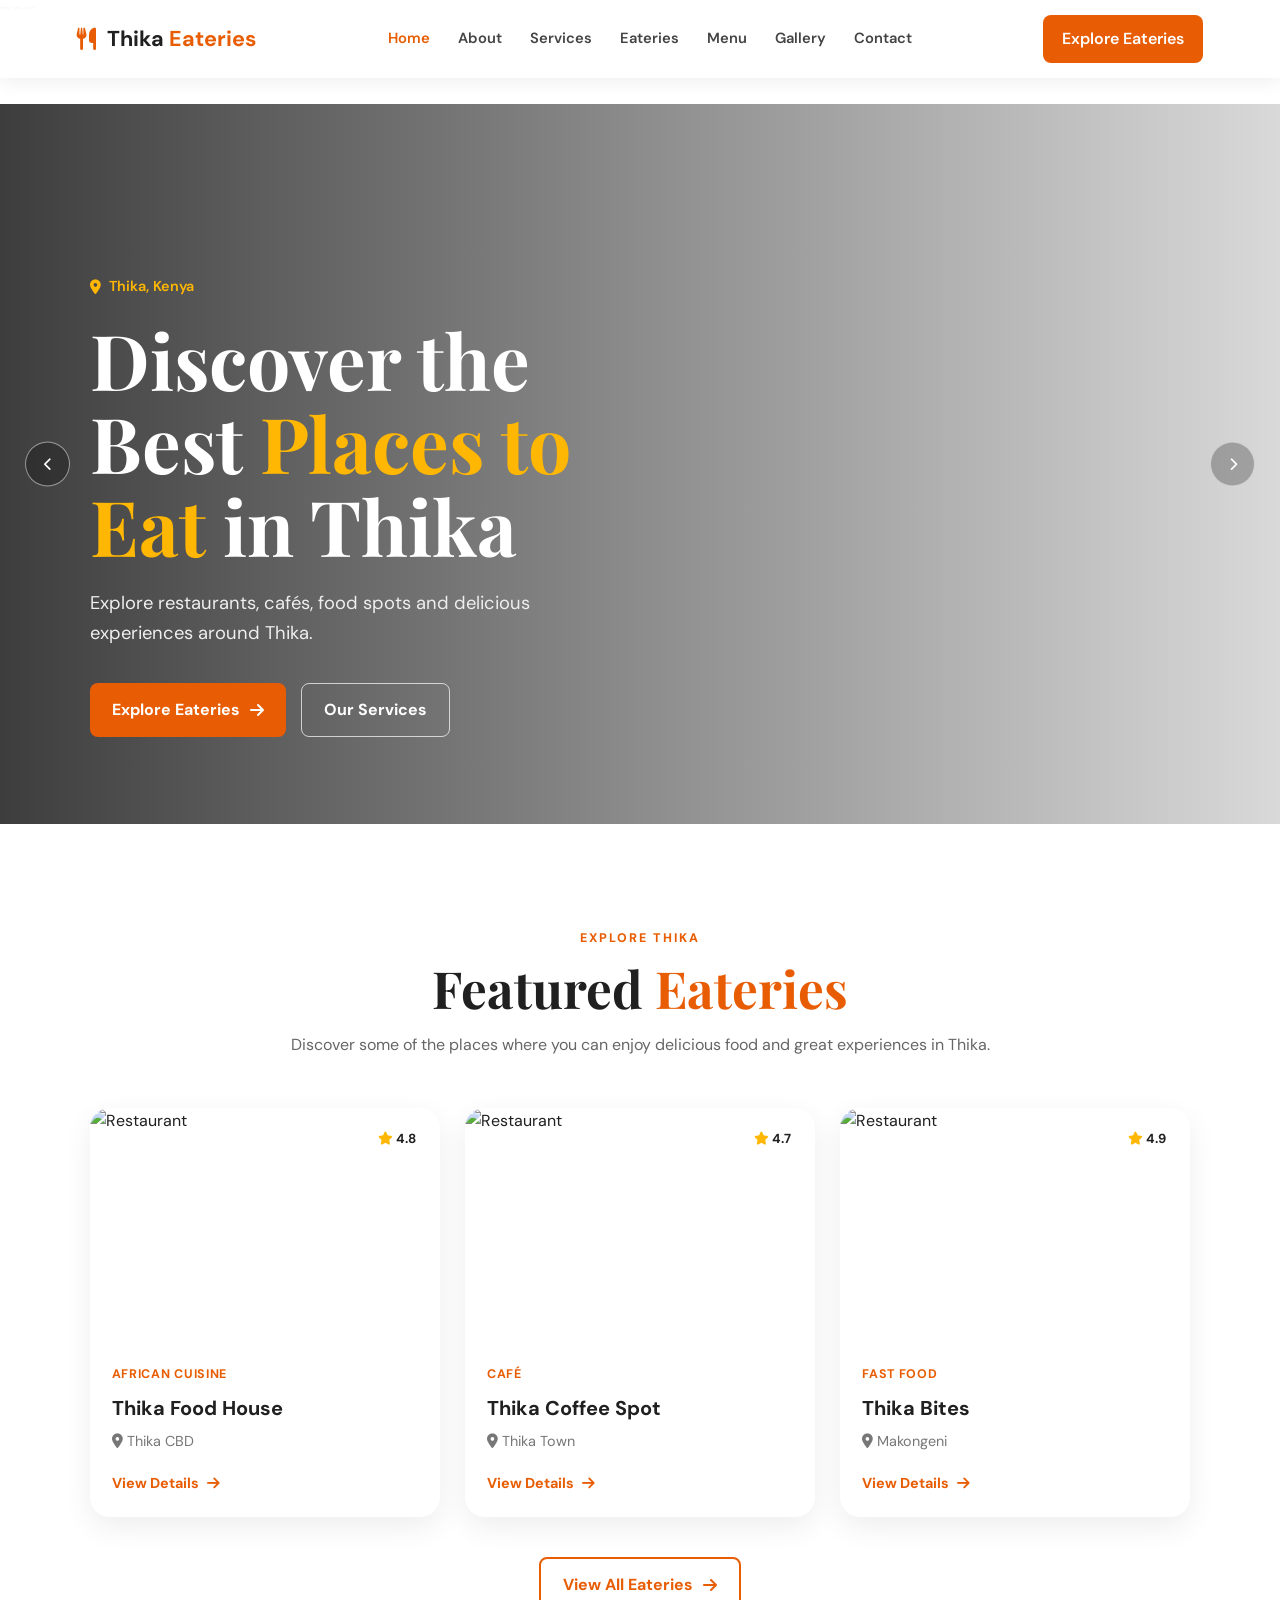
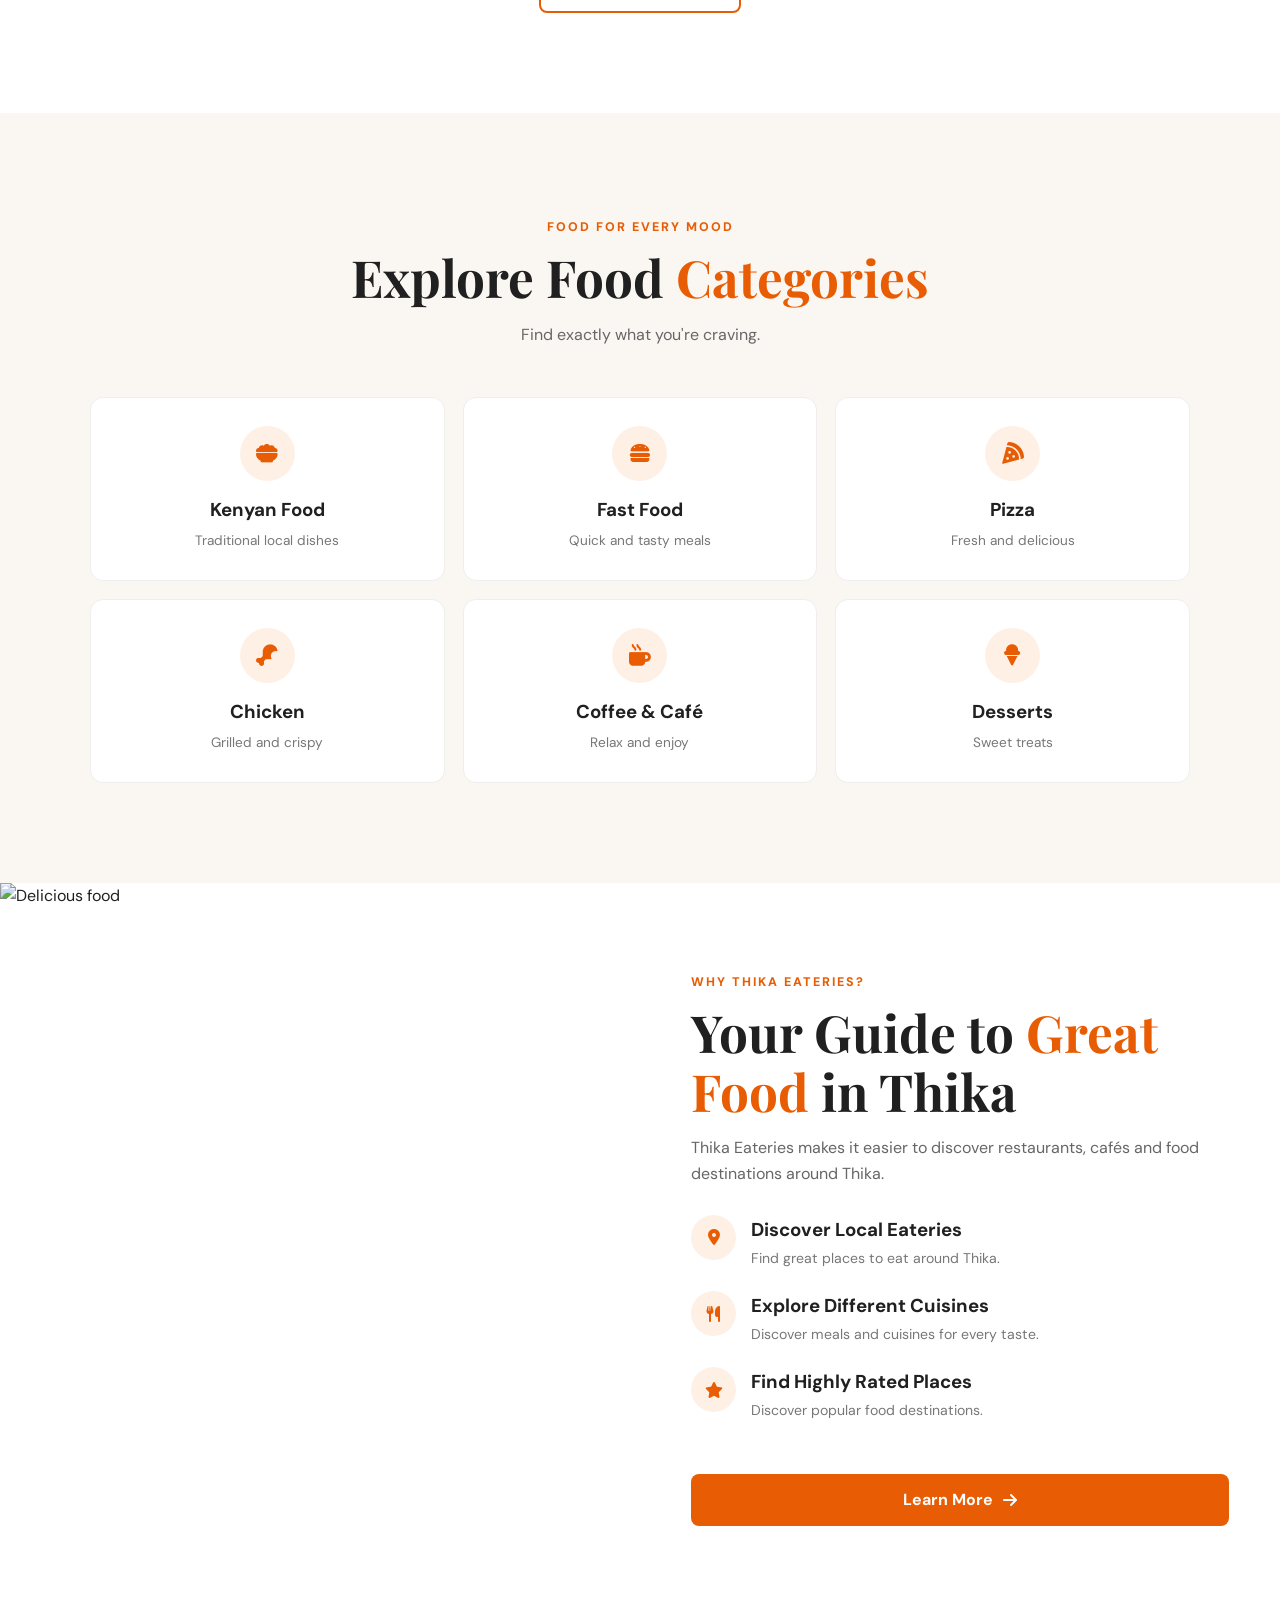
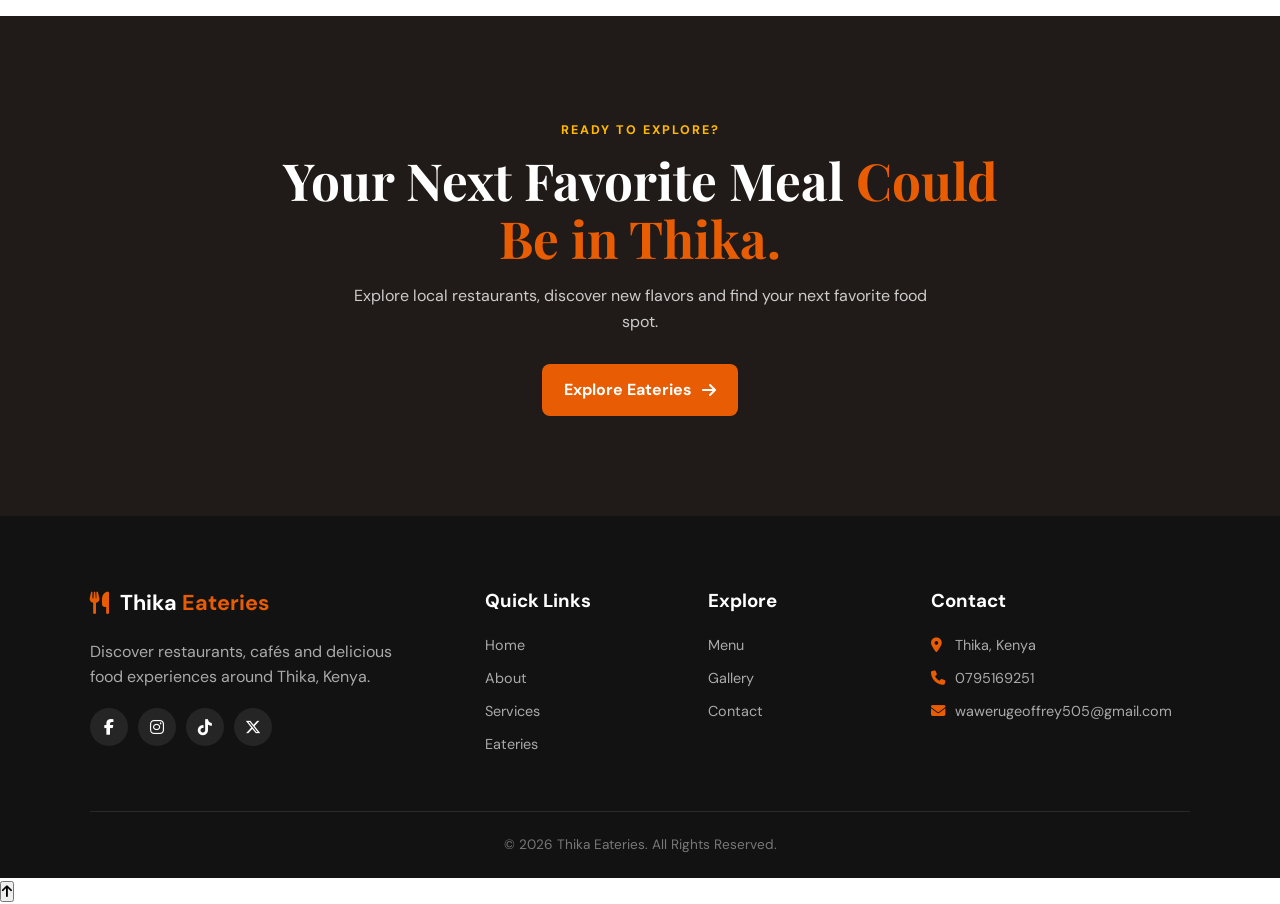
==== index.html @ 9ef1eaff "Initial commit - Thika Eateries website" ====
<!DOCTYPE html>

<html lang="en">
<head>
    <meta charset="UTF-8">
    <meta name="viewport" content="width=device-width, initial-scale=1.0">

```
<title>Thika Eateries | Discover Great Food in Thika</title>

<link rel="stylesheet" href="style.css">

<!-- Font Awesome Icons -->
<link rel="stylesheet"
      href="https://cdnjs.cloudflare.com/ajax/libs/font-awesome/6.5.2/css/all.min.css">
```

</head>

<body>

```
<!-- ================= NAVBAR ================= -->

<header class="navbar">

    <div class="logo">
        <i class="fa-solid fa-utensils"></i>
        <span>Thika <strong>Eateries</strong></span>
    </div>

    <nav class="nav-links" id="navLinks">
        <a href="index.html" class="active">Home</a>
        <a href="about.html">About</a>
        <a href="services.html">Services</a>
        <a href="eateries.html">Eateries</a>
        <a href="menu.html">Menu</a>
        <a href="gallery.html">Gallery</a>
        <a href="contact.html">Contact</a>
    </nav>

    <a href="eateries.html" class="nav-button">
        Explore Eateries
    </a>

    <button class="menu-toggle" id="menuToggle">
        <i class="fa-solid fa-bars"></i>
    </button>

</header>


<!-- ================= HERO ================= -->

<section class="hero">

    <div class="hero-slider">

        <div class="hero-slide active"
             style="background-image: url('Images/hero-1.jpg');">
        </div>

        <div class="hero-slide"
             style="background-image: url('Images/hero-2.jpg');">
        </div>

        <div class="hero-slide"
             style="background-image: url('Images/hero-3.jpg');">
        </div>

        <div class="hero-slide"
             style="background-image: url('Images/hero-4.jpg');">
        </div>

    </div>

    <div class="hero-overlay"></div>

    <div class="hero-content">

        <span class="hero-tag">
            <i class="fa-solid fa-location-dot"></i>
            Thika, Kenya
        </span>

        <h1>
            Discover the Best
            <span>Places to Eat</span>
            in Thika
        </h1>

        <p>
            Explore restaurants, cafés, food spots and delicious
            experiences around Thika.
        </p>

        <div class="hero-buttons">

            <a href="eateries.html" class="primary-btn">
                Explore Eateries
                <i class="fa-solid fa-arrow-right"></i>
            </a>

            <a href="services.html" class="secondary-btn">
                Our Services
            </a>

        </div>

    </div>


    <!-- Slider Controls -->

    <button class="slider-btn prev" id="prevSlide">
        <i class="fa-solid fa-chevron-left"></i>
    </button>

    <button class="slider-btn next" id="nextSlide">
        <i class="fa-solid fa-chevron-right"></i>
    </button>

    <div class="slider-dots" id="sliderDots"></div>

</section>


<!-- ================= FEATURED EATERIES ================= -->

<section class="section">

    <div class="section-heading">

        <span class="section-label">EXPLORE THIKA</span>

        <h2>Featured <span>Eateries</span></h2>

        <p>
            Discover some of the places where you can enjoy
            delicious food and great experiences in Thika.
        </p>

    </div>


    <div class="eatery-grid">

        <article class="eatery-card">

            <div class="eatery-image">
                <img src="Images/restaurant-1.jpg"
                     alt="Restaurant">

                <span class="rating">
                    <i class="fa-solid fa-star"></i> 4.8
                </span>
            </div>

            <div class="eatery-info">

                <span class="category">African Cuisine</span>

                <h3>Thika Food House</h3>

                <p>
                    <i class="fa-solid fa-location-dot"></i>
                    Thika CBD
                </p>

                <a href="eateries.html" class="card-link">
                    View Details
                    <i class="fa-solid fa-arrow-right"></i>
                </a>

            </div>

        </article>


        <article class="eatery-card">

            <div class="eatery-image">
                <img src="Images/restaurant-2.jpg"
                     alt="Restaurant">

                <span class="rating">
                    <i class="fa-solid fa-star"></i> 4.7
                </span>
            </div>

            <div class="eatery-info">

                <span class="category">Café</span>

                <h3>Thika Coffee Spot</h3>

                <p>
                    <i class="fa-solid fa-location-dot"></i>
                    Thika Town
                </p>

                <a href="eateries.html" class="card-link">
                    View Details
                    <i class="fa-solid fa-arrow-right"></i>
                </a>

            </div>

        </article>


        <article class="eatery-card">

            <div class="eatery-image">
                <img src="Images/restaurant-3.jpg"
                     alt="Restaurant">

                <span class="rating">
                    <i class="fa-solid fa-star"></i> 4.9
                </span>
            </div>

            <div class="eatery-info">

                <span class="category">Fast Food</span>

                <h3>Thika Bites</h3>

                <p>
                    <i class="fa-solid fa-location-dot"></i>
                    Makongeni
                </p>

                <a href="eateries.html" class="card-link">
                    View Details
                    <i class="fa-solid fa-arrow-right"></i>
                </a>

            </div>

        </article>

    </div>

    <div class="center-button">
        <a href="eateries.html" class="outline-btn">
            View All Eateries
            <i class="fa-solid fa-arrow-right"></i>
        </a>
    </div>

</section>


<!-- ================= CATEGORIES ================= -->

<section class="categories-section">

    <div class="section-heading">

        <span class="section-label">FOOD FOR EVERY MOOD</span>

        <h2>Explore Food <span>Categories</span></h2>

        <p>
            Find exactly what you're craving.
        </p>

    </div>


    <div class="category-grid">

        <div class="food-category">
            <i class="fa-solid fa-bowl-food"></i>
            <h3>Kenyan Food</h3>
            <p>Traditional local dishes</p>
        </div>

        <div class="food-category">
            <i class="fa-solid fa-burger"></i>
            <h3>Fast Food</h3>
            <p>Quick and tasty meals</p>
        </div>

        <div class="food-category">
            <i class="fa-solid fa-pizza-slice"></i>
            <h3>Pizza</h3>
            <p>Fresh and delicious</p>
        </div>

        <div class="food-category">
            <i class="fa-solid fa-drumstick-bite"></i>
            <h3>Chicken</h3>
            <p>Grilled and crispy</p>
        </div>

        <div class="food-category">
            <i class="fa-solid fa-mug-hot"></i>
            <h3>Coffee & Café</h3>
            <p>Relax and enjoy</p>
        </div>

        <div class="food-category">
            <i class="fa-solid fa-ice-cream"></i>
            <h3>Desserts</h3>
            <p>Sweet treats</p>
        </div>

    </div>

</section>


<!-- ================= WHY US ================= -->

<section class="why-section">

    <div class="why-image">

        <img src="Images/food-1.jpg"
             alt="Delicious food">

    </div>

    <div class="why-content">

        <span class="section-label">WHY THIKA EATERIES?</span>

        <h2>
            Your Guide to
            <span>Great Food</span>
            in Thika
        </h2>

        <p>
            Thika Eateries makes it easier to discover restaurants,
            cafés and food destinations around Thika.
        </p>

        <div class="why-features">

            <div class="why-item">
                <i class="fa-solid fa-location-dot"></i>

                <div>
                    <h3>Discover Local Eateries</h3>
                    <p>Find great places to eat around Thika.</p>
                </div>
            </div>

            <div class="why-item">
                <i class="fa-solid fa-utensils"></i>

                <div>
                    <h3>Explore Different Cuisines</h3>
                    <p>Discover meals and cuisines for every taste.</p>
                </div>
            </div>

            <div class="why-item">
                <i class="fa-solid fa-star"></i>

                <div>
                    <h3>Find Highly Rated Places</h3>
                    <p>Discover popular food destinations.</p>
                </div>
            </div>

        </div>

        <a href="about.html" class="primary-btn">
            Learn More
            <i class="fa-solid fa-arrow-right"></i>
        </a>

    </div>

</section>


<!-- ================= CTA ================= -->

<section class="cta-section">

    <div class="cta-content">

        <span class="section-label">READY TO EXPLORE?</span>

        <h2>
            Your Next Favorite Meal
            <span>Could Be in Thika.</span>
        </h2>

        <p>
            Explore local restaurants, discover new flavors
            and find your next favorite food spot.
        </p>

        <a href="eateries.html" class="primary-btn">
            Explore Eateries
            <i class="fa-solid fa-arrow-right"></i>
        </a>

    </div>

</section>


<!-- ================= FOOTER ================= -->

<footer class="footer">

    <div class="footer-container">

        <div class="footer-brand">

            <div class="logo">
                <i class="fa-solid fa-utensils"></i>
                <span>Thika <strong>Eateries</strong></span>
            </div>

            <p>
                Discover restaurants, cafés and delicious
                food experiences around Thika, Kenya.
            </p>

            <div class="socials">

                <a href="#"><i class="fa-brands fa-facebook-f"></i></a>
                <a href="#"><i class="fa-brands fa-instagram"></i></a>
                <a href="#"><i class="fa-brands fa-tiktok"></i></a>
                <a href="#"><i class="fa-brands fa-x-twitter"></i></a>

            </div>

        </div>


        <div class="footer-column">

            <h3>Quick Links</h3>

            <a href="index.html">Home</a>
            <a href="about.html">About</a>
            <a href="services.html">Services</a>
            <a href="eateries.html">Eateries</a>

        </div>


        <div class="footer-column">

            <h3>Explore</h3>

            <a href="menu.html">Menu</a>
            <a href="gallery.html">Gallery</a>
            <a href="contact.html">Contact</a>

        </div>


        <div class="footer-column">

            <h3>Contact</h3>

            <p>
                <i class="fa-solid fa-location-dot"></i>
                Thika, Kenya
            </p>

            <p>
                <i class="fa-solid fa-phone"></i>
                0795169251
            </p>

            <p>
                <i class="fa-solid fa-envelope"></i>
               wawerugeoffrey505@gmail.com
            </p>

        </div>

    </div>


    <div class="footer-bottom">

        <p>
            © 2026 Thika Eateries. All Rights Reserved.
        </p>

    </div>

</footer>


<script src="app.js"></script>


</body>
</html>
---- style.css ----
@import url('https://fonts.googleapis.com/css2?family=DM+Sans:wght@400;500;600;700&family=Playfair+Display:wght@600;700&display=swap');

* {
  margin: 0;
  padding: 0;
  box-sizing: border-box;
  }

html {
scroll-behavior: smooth;
}

body {
font-family: 'DM Sans', sans-serif;
color: #202020;
background: #ffffff;
line-height: 1.6;
}

a {
text-decoration: none;
color: inherit;
}

img {
width: 100%;
display: block;
}

button {
font-family: inherit;
}

/* ================= NAVBAR ================= */

.navbar {
position: fixed;
top: 0;
left: 0;
width: 100%;
height: 78px;
display: flex;
align-items: center;
justify-content: space-between;
padding: 0 6%;
background: rgba(255, 255, 255, 0.97);
z-index: 1000;
box-shadow: 0 2px 20px rgba(0, 0, 0, 0.08);
}

.logo {
display: flex;
align-items: center;
gap: 10px;
font-size: 1.35rem;
font-weight: 700;
white-space: nowrap;
}

.logo i {
font-size: 1.4rem;
color: #e85d04;
}

.logo strong {
color: #e85d04;
}

.nav-links {
display: flex;
align-items: center;
gap: 28px;
}

.nav-links a {
font-size: 0.92rem;
font-weight: 600;
color: #444;
transition: 0.3s;
}

.nav-links a:hover,
.nav-links a.active {
color: #e85d04;
}

.nav-button {
background: #e85d04;
color: #fff;
padding: 11px 19px;
border-radius: 8px;
font-weight: 600;
transition: 0.3s;
}

.nav-button:hover {
background: #c94d00;
transform: translateY(-2px);
}

.menu-toggle {
display: none;
border: none;
background: transparent;
font-size: 1.5rem;
cursor: pointer;
}

/* ================= HERO ================= */

.hero {
position: relative;
height: 720px;
overflow: hidden;
margin-top: 78px;
}

.hero-slider,
.hero-slide {
position: absolute;
inset: 0;
}

.hero-slide {
background-size: cover;
background-position: center;
opacity: 0;
transform: scale(1.03);
transition: opacity 0.8s ease, transform 5s ease;
}

.hero-slide.active {
opacity: 1;
transform: scale(1);
}

.hero-overlay {
position: absolute;
inset: 0;
background: linear-gradient(
90deg,
rgba(0, 0, 0, 0.76),
rgba(0, 0, 0, 0.45),
rgba(0, 0, 0, 0.15)
);
}

.hero-content {
position: relative;
z-index: 5;
max-width: 700px;
padding: 170px 7%;
color: white;
}

.hero-tag {
display: inline-flex;
align-items: center;
gap: 8px;
margin-bottom: 20px;
font-size: 0.9rem;
font-weight: 600;
color: #ffb703;
}

.hero-content h1 {
font-family: 'Playfair Display', serif;
font-size: clamp(3rem, 6vw, 5.2rem);
line-height: 1.08;
margin-bottom: 22px;
}

.hero-content h1 span,
.hero-content > p span {
color: #ffb703;
}

.hero-content > p {
max-width: 580px;
font-size: 1.15rem;
color: #eee;
margin-bottom: 35px;
}

.hero-buttons {
display: flex;
gap: 15px;
flex-wrap: wrap;
}

.primary-btn,
.secondary-btn,
.outline-btn {
display: inline-flex;
align-items: center;
justify-content: center;
gap: 10px;
padding: 13px 22px;
border-radius: 8px;
font-weight: 700;
transition: 0.3s;
}

.primary-btn {
background: #e85d04;
color: #fff;
}

.primary-btn:hover {
background: #c94d00;
transform: translateY(-2px);
}

.secondary-btn {
border: 1px solid rgba(255, 255, 255, 0.7);
color: white;
}

.secondary-btn:hover {
background: white;
color: #222;
}

.slider-btn {
position: absolute;
top: 50%;
z-index: 10;
width: 45px;
height: 45px;
border: 1px solid rgba(255,255,255,0.5);
border-radius: 50%;
background: rgba(0,0,0,0.25);
color: white;
cursor: pointer;
transform: translateY(-50%);
transition: 0.3s;
}

.slider-btn:hover {
background: #e85d04;
}

.slider-btn.prev {
left: 25px;
}

.slider-btn.next {
right: 25px;
}

.slider-dots {
position: absolute;
bottom: 30px;
left: 50%;
transform: translateX(-50%);
display: flex;
gap: 8px;
z-index: 10;
}

.slider-dot {
width: 9px;
height: 9px;
border: none;
border-radius: 50%;
background: rgba(255,255,255,0.5);
cursor: pointer;
}

.slider-dot.active {
background: #ffb703;
transform: scale(1.25);
}

/* ================= GENERAL SECTIONS ================= */

.section {
padding: 100px 7%;
}

.section-heading {
max-width: 700px;
margin: 0 auto 50px;
text-align: center;
}

.section-label {
display: inline-block;
color: #e85d04;
font-size: 0.78rem;
font-weight: 800;
letter-spacing: 2px;
margin-bottom: 10px;
}

.section-heading h2,
.why-content h2,
.cta-content h2 {
font-family: 'Playfair Display', serif;
font-size: clamp(2.2rem, 4vw, 3.2rem);
line-height: 1.15;
margin-bottom: 15px;
}

.section-heading h2 span,
.why-content h2 span,
.cta-content h2 span {
color: #e85d04;
}

.section-heading p {
color: #666;
}

/* ================= EATERIES ================= */

.eatery-grid {
max-width: 1200px;
margin: auto;
display: grid;
grid-template-columns: repeat(3, 1fr);
gap: 25px;
}

.eatery-card {
background: white;
border-radius: 15px;
overflow: hidden;
box-shadow: 0 8px 30px rgba(0,0,0,0.08);
transition: 0.3s;
}

.eatery-card:hover {
transform: translateY(-7px);
box-shadow: 0 15px 35px rgba(0,0,0,0.13);
}

.eatery-image {
position: relative;
height: 230px;
overflow: hidden;
}

.eatery-image img {
height: 100%;
object-fit: cover;
}

.rating {
position: absolute;
top: 14px;
right: 14px;
background: white;
padding: 6px 10px;
border-radius: 20px;
font-size: 0.82rem;
font-weight: 700;
}

.rating i {
color: #ffb703;
}

.eatery-info {
padding: 22px;
}

.category {
color: #e85d04;
font-size: 0.78rem;
font-weight: 700;
text-transform: uppercase;
letter-spacing: 0.7px;
}

.eatery-info h3 {
margin: 6px 0;
font-size: 1.25rem;
}

.eatery-info p {
color: #777;
font-size: 0.9rem;
margin-bottom: 17px;
}

.card-link {
color: #e85d04;
font-weight: 700;
font-size: 0.9rem;
}

.card-link i {
margin-left: 5px;
transition: 0.3s;
}

.card-link:hover i {
margin-left: 10px;
}

.center-button {
text-align: center;
margin-top: 40px;
}

.outline-btn {
border: 2px solid #e85d04;
color: #e85d04;
}

.outline-btn:hover {
background: #e85d04;
color: white;
}

/* ================= CATEGORIES ================= */

.categories-section {
padding: 100px 7%;
background: #faf7f2;
}

.category-grid {
max-width: 1100px;
margin: auto;
display: grid;
grid-template-columns: repeat(3, 1fr);
gap: 18px;
}

.food-category {
background: white;
padding: 28px;
text-align: center;
border-radius: 13px;
transition: 0.3s;
border: 1px solid #eee;
}

.food-category:hover {
transform: translateY(-5px);
border-color: #e85d04;
}

.food-category i {
width: 55px;
height: 55px;
display: grid;
place-items: center;
margin: 0 auto 14px;
border-radius: 50%;
background: #fff0e6;
color: #e85d04;
font-size: 1.35rem;
}

.food-category h3 {
margin-bottom: 5px;
}

.food-category p {
color: #777;
font-size: 0.85rem;
}

/* ================= WHY ================= */

.why-section {
display: grid;
grid-template-columns: 1fr 1fr;
min-height: 650px;
}

.why-image {
min-height: 500px;
}

.why-image img {
width: 100%;
height: 100%;
object-fit: cover;
}

.why-content {
padding: 90px 8%;
display: flex;
justify-content: center;
flex-direction: column;
}

.why-content > p {
color: #666;
max-width: 550px;
margin-bottom: 28px;
}

.why-features {
margin-bottom: 30px;
}

.why-item {
display: flex;
gap: 15px;
margin-bottom: 22px;
}

.why-item > i {
min-width: 45px;
height: 45px;
display: grid;
place-items: center;
border-radius: 50%;
background: #fff0e6;
color: #e85d04;
}

.why-item h3 {
margin-bottom: 2px;
}

.why-item p {
color: #777;
font-size: 0.88rem;
}

/* ================= CTA ================= */

.cta-section {
padding: 100px 7%;
background: #201b18;
color: white;
text-align: center;
}

.cta-content {
max-width: 750px;
margin: auto;
}

.cta-content p {
color: #ccc;
max-width: 600px;
margin: 0 auto 30px;
}

.cta-content .section-label {
color: #ffb703;
}

/* ================= FOOTER ================= */

.footer {
background: #121212;
color: white;
padding: 70px 7% 0;
}

.footer-container {
max-width: 1200px;
margin: auto;
display: grid;
grid-template-columns: 2fr 1fr 1fr 1.5fr;
gap: 50px;
padding-bottom: 55px;
}

.footer-brand p {
color: #aaa;
max-width: 330px;
margin: 18px 0;
}

.footer .logo {
color: white;
}

.socials {
display: flex;
gap: 10px;
}

.socials a {
width: 38px;
height: 38px;
display: grid;
place-items: center;
border-radius: 50%;
background: #252525;
transition: 0.3s;
}

.socials a:hover {
background: #e85d04;
}

.footer-column {
display: flex;
flex-direction: column;
gap: 10px;
}

.footer-column h3 {
margin-bottom: 8px;
}

.footer-column a,
.footer-column p {
color: #aaa;
font-size: 0.9rem;
}

.footer-column a:hover {
color: #e85d04;
}

.footer-column p i {
width: 20px;
color: #e85d04;
}

.footer-bottom {
border-top: 1px solid #292929;
text-align: center;
padding: 22px 0;
color: #777;
font-size: 0.85rem;
}

/* ================= MOBILE ================= */

@media (max-width: 950px) {


.nav-links {
    position: absolute;
    top: 78px;
    left: 0;
    width: 100%;
    background: white;
    display: none;
    flex-direction: column;
    align-items: flex-start;
    padding: 25px 7%;
    gap: 20px;
    box-shadow: 0 10px 20px rgba(0,0,0,0.08);
}

.nav-links.show {
    display: flex;
}

.nav-button {
    display: none;
}

.menu-toggle {
    display: block;
}

.eatery-grid {
    grid-template-columns: repeat(2, 1fr);
}

.category-grid {
    grid-template-columns: repeat(2, 1fr);
}

.footer-container {
    grid-template-columns: repeat(2, 1fr);
}


}

@media (max-width: 650px) {


.navbar {
    padding: 0 5%;
}

.logo {
    font-size: 1.1rem;
}

.hero {
    height: 650px;
}

.hero-content {
    padding: 130px 7%;
}

.hero-content h1 {
    font-size: 2.8rem;
}

.hero-content > p {
    font-size: 1rem;
}

.slider-btn {
    display: none;
}

.section,
.categories-section {
    padding: 70px 5%;
}

.eatery-grid,
.category-grid {
    grid-template-columns: 1fr;
}

.why-section {
    grid-template-columns: 1fr;
}

.why-image {
    min-height: 350px;
}

.why-content {
    padding: 70px 7%;
}

.footer-container {
    grid-template-columns: 1fr;
    gap: 35px;
}

.cta-section {
    padding: 75px 6%;
}


}
/* =========================
   ABOUT PAGE
========================= */

.page-hero {
    min-height: 55vh;
    display: flex;
    align-items: center;
    justify-content: center;
    text-align: center;
    padding: 140px 20px 80px;
    background:
        linear-gradient(rgba(0, 0, 0, 0.65), rgba(0, 0, 0, 0.65)),
        url("Images/hero-2.jpg") center/cover no-repeat;
    color: white;
}

.page-hero h1 {
    font-family: "Playfair Display", serif;
    font-size: 55px;
    margin-bottom: 15px;
}

.page-hero p {
    max-width: 700px;
    margin: auto;
    font-size: 18px;
    line-height: 1.7;
}

/* About Story */

.about-section {
    padding: 100px 8%;
}

.about-container {
    max-width: 1200px;
    margin: auto;
    display: grid;
    grid-template-columns: 1fr 1fr;
    gap: 60px;
    align-items: center;
}

.about-image {
    width: 100%;
    height: 450px;
    object-fit: cover;
    border-radius: 25px;
    box-shadow: 0 15px 40px rgba(0, 0, 0, 0.15);
}

.about-content h2 {
    font-family: "Playfair Display", serif;
    font-size: 42px;
    margin-bottom: 20px;
}

.about-content p {
    line-height: 1.8;
    color: #666;
    margin-bottom: 18px;
}

/* Mission & Vision */

.mission-section {
    padding: 90px 8%;
    background: #f8f8f8;
}

.mission-container {
    max-width: 1100px;
    margin: auto;
    display: grid;
    grid-template-columns: 1fr 1fr;
    gap: 30px;
}

.mission-card {
    background: white;
    padding: 45px;
    border-radius: 20px;
    box-shadow: 0 10px 30px rgba(0, 0, 0, 0.08);
    transition: 0.3s ease;
}

.mission-card:hover {
    transform: translateY(-8px);
}

.mission-icon {
    width: 60px;
    height: 60px;
    border-radius: 50%;
    display: flex;
    align-items: center;
    justify-content: center;
    background: #f4b400;
    color: white;
    font-size: 25px;
    margin-bottom: 20px;
}

.mission-card h3 {
    font-family: "Playfair Display", serif;
    font-size: 28px;
    margin-bottom: 15px;
}

.mission-card p {
    color: #666;
    line-height: 1.7;
}

/* Why We Exist */

.about-why {
    padding: 100px 8%;
}

.about-why-container {
    max-width: 1200px;
    margin: auto;
    display: grid;
    grid-template-columns: 1fr 1fr;
    gap: 60px;
    align-items: center;
}

.about-why-image {
    width: 100%;
    height: 430px;
    object-fit: cover;
    border-radius: 25px;
}

.about-why-content h2 {
    font-family: "Playfair Display", serif;
    font-size: 42px;
    margin-bottom: 20px;
}

.about-why-content p {
    color: #666;
    line-height: 1.8;
    margin-bottom: 25px;
}

.about-points {
    list-style: none;
    padding: 0;
}

.about-points li {
    margin-bottom: 15px;
    font-weight: 500;
}

.about-points i {
    color: #f4b400;
    margin-right: 10px;
}

/* Mobile */

@media (max-width: 850px) {

    .page-hero h1 {
        font-size: 42px;
    }

    .about-container,
    .mission-container,
    .about-why-container {
        grid-template-columns: 1fr;
    }

    .about-image,
    .about-why-image {
        height: 350px;
    }

    .about-content h2,
    .about-why-content h2 {
        font-size: 34px;
    }
}

@media (max-width: 600px) {

    .page-hero {
        min-height: 45vh;
        padding: 120px 20px 60px;
    }

    .page-hero h1 {
        font-size: 34px;
    }

    .page-hero p {
        font-size: 16px;
    }

    .about-section,
    .mission-section,
    .about-why {
        padding: 70px 5%;
    }

    .mission-card {
        padding: 30px;
    }
}
/* =========================
   SERVICES PAGE
========================= */

.services-intro {
    padding: 90px 8% 40px;
    text-align: center;
}

.services-intro .section-title {
    max-width: 800px;
    margin: auto;
}

.services-intro .section-title span,
.how-it-works .section-title span {
    display: block;
    color: #f4b400;
    font-size: 14px;
    font-weight: 700;
    letter-spacing: 2px;
    margin-bottom: 12px;
}

.services-intro .section-title h2,
.how-it-works .section-title h2 {
    font-family: "Playfair Display", serif;
    font-size: 42px;
    margin-bottom: 18px;
}

.services-intro .section-title p {
    color: #666;
    line-height: 1.8;
    font-size: 17px;
}

/* Services Cards */

.services-section {
    padding: 40px 8% 100px;
}

.services-grid {
    max-width: 1200px;
    margin: auto;
    display: grid;
    grid-template-columns: repeat(3, 1fr);
    gap: 28px;
}

.service-card {
    background: white;
    padding: 38px 32px;
    border-radius: 20px;
    border: 1px solid #eeeeee;
    box-shadow: 0 10px 30px rgba(0, 0, 0, 0.06);
    transition: all 0.3s ease;
}

.service-card:hover {
    transform: translateY(-10px);
    box-shadow: 0 18px 40px rgba(0, 0, 0, 0.12);
}

.service-icon {
    width: 65px;
    height: 65px;
    display: flex;
    align-items: center;
    justify-content: center;
    border-radius: 18px;
    background: #fff4d6;
    color: #f4b400;
    font-size: 27px;
    margin-bottom: 25px;
}

.service-card h3 {
    font-family: "Playfair Display", serif;
    font-size: 25px;
    margin-bottom: 15px;
}

.service-card p {
    color: #666;
    line-height: 1.7;
    margin-bottom: 25px;
}

.service-card a {
    color: #222;
    font-weight: 700;
    text-decoration: none;
    transition: 0.3s ease;
}

.service-card a i {
    margin-left: 8px;
    color: #f4b400;
    transition: 0.3s ease;
}

.service-card a:hover {
    color: #f4b400;
}

.service-card a:hover i {
    margin-left: 13px;
}

/* How It Works */

.how-it-works {
    padding: 100px 8%;
    background: #f8f8f8;
    text-align: center;
}

.how-it-works .section-title {
    max-width: 700px;
    margin: 0 auto 55px;
}

.steps-grid {
    max-width: 1100px;
    margin: auto;
    display: grid;
    grid-template-columns: repeat(4, 1fr);
    gap: 25px;
}

.step {
    background: white;
    padding: 35px 25px;
    border-radius: 18px;
    position: relative;
}

.step-number {
    font-size: 34px;
    font-weight: 800;
    color: #f4b400;
    margin-bottom: 18px;
}

.step h3 {
    font-family: "Playfair Display", serif;
    font-size: 23px;
    margin-bottom: 12px;
}

.step p {
    color: #666;
    line-height: 1.7;
}

/* Services Responsive */

@media (max-width: 1000px) {

    .services-grid {
        grid-template-columns: repeat(2, 1fr);
    }

    .steps-grid {
        grid-template-columns: repeat(2, 1fr);
    }
}

@media (max-width: 650px) {

    .services-intro {
        padding: 70px 5% 30px;
    }

    .services-intro .section-title h2,
    .how-it-works .section-title h2 {
        font-size: 32px;
    }

    .services-section {
        padding: 30px 5% 70px;
    }

    .services-grid,
    .steps-grid {
        grid-template-columns: 1fr;
    }

    .service-card {
        padding: 30px 25px;
    }

    .how-it-works {
        padding: 70px 5%;
    }
}
/* =========================
   EATERIES PAGE
========================= */

.eateries-hero {
    background:
        linear-gradient(rgba(0, 0, 0, 0.65), rgba(0, 0, 0, 0.65)),
        url("Images/hero-3.jpg") center/cover no-repeat;
}


/* =========================
   SEARCH AREA
========================= */

.eatery-search-section {
    padding: 45px 8%;
    background: #ffffff;
    position: relative;
    z-index: 5;
}

.eatery-search-container {
    max-width: 1150px;
    margin: auto;
    display: flex;
    gap: 20px;
    align-items: center;
}

.search-box {
    flex: 1;
    height: 58px;
    display: flex;
    align-items: center;
    background: #f7f7f7;
    border: 1px solid #e5e5e5;
    border-radius: 12px;
    padding: 0 20px;
    transition: 0.3s ease;
}

.search-box:focus-within {
    border-color: #f4b400;
    box-shadow: 0 0 0 3px rgba(244, 180, 0, 0.12);
}

.search-box i {
    color: #999;
    margin-right: 12px;
}

.search-box input {
    width: 100%;
    height: 100%;
    border: none;
    outline: none;
    background: transparent;
    font-size: 15px;
    font-family: inherit;
}

.filter-group {
    display: flex;
    gap: 15px;
}

.filter-group select {
    height: 58px;
    min-width: 180px;
    padding: 0 18px;
    border: 1px solid #e5e5e5;
    border-radius: 12px;
    background: #f7f7f7;
    font-family: inherit;
    font-size: 14px;
    cursor: pointer;
    outline: none;
}

.filter-group select:focus {
    border-color: #f4b400;
}


/* =========================
   EATERIES SECTION
========================= */

.eateries-section {
    padding: 80px 8% 100px;
    background: #f8f8f8;
}

.eateries-heading {
    text-align: center;
    max-width: 700px;
    margin: 0 auto 50px;
}

.eateries-heading span {
    display: block;
    color: #f4b400;
    font-size: 14px;
    font-weight: 700;
    letter-spacing: 2px;
    margin-bottom: 12px;
}

.eateries-heading h2 {
    font-family: "Playfair Display", serif;
    font-size: 42px;
    margin-bottom: 15px;
}

.eateries-heading p {
    color: #666;
    line-height: 1.7;
}


/* =========================
   EATERY CARDS
========================= */

.eateries-grid {
    max-width: 1200px;
    margin: auto;
    display: grid;
    grid-template-columns: repeat(3, 1fr);
    gap: 30px;
}

.eatery-card {
    background: #ffffff;
    border-radius: 20px;
    overflow: hidden;
    box-shadow: 0 10px 30px rgba(0, 0, 0, 0.07);
    transition: 0.3s ease;
}

.eatery-card:hover {
    transform: translateY(-8px);
    box-shadow: 0 18px 40px rgba(0, 0, 0, 0.12);
}

.eatery-image {
    height: 230px;
    position: relative;
    overflow: hidden;
}

.eatery-image img {
    width: 100%;
    height: 100%;
    object-fit: cover;
    transition: 0.5s ease;
}

.eatery-card:hover .eatery-image img {
    transform: scale(1.06);
}

.eatery-status {
    position: absolute;
    top: 15px;
    left: 15px;
    padding: 7px 12px;
    border-radius: 30px;
    background: #ffffff;
    font-size: 12px;
    font-weight: 700;
}

.eatery-status.open {
    color: #168a3a;
}

.eatery-status.closed {
    color: #d63031;
}

.eatery-content {
    padding: 25px;
}

.eatery-content h3 {
    font-family: "Playfair Display", serif;
    font-size: 24px;
    margin-bottom: 10px;
}

.eatery-location {
    color: #777;
    font-size: 14px;
    margin-bottom: 12px;
}

.eatery-location i {
    color: #f4b400;
    margin-right: 6px;
}

.eatery-cuisine {
    display: inline-block;
    background: #fff4d6;
    color: #9b7200;
    padding: 6px 12px;
    border-radius: 20px;
    font-size: 12px;
    font-weight: 700;
    margin-bottom: 15px;
}

.eatery-description {
    color: #666;
    line-height: 1.6;
    font-size: 14px;
    margin-bottom: 18px;
}

.eatery-bottom {
    display: flex;
    justify-content: space-between;
    align-items: center;
    padding-top: 18px;
    border-top: 1px solid #eeeeee;
}

.eatery-rating {
    display: flex;
    align-items: center;
    gap: 5px;
    font-weight: 700;
}

.eatery-rating i {
    color: #f4b400;
}

.view-details {
    color: #222;
    text-decoration: none;
    font-weight: 700;
    font-size: 14px;
}

.view-details i {
    color: #f4b400;
    margin-left: 5px;
    transition: 0.3s ease;
}

.view-details:hover {
    color: #f4b400;
}

.view-details:hover i {
    margin-left: 9px;
}


/* =========================
   NO RESULTS
========================= */

.no-results {
    display: none;
    max-width: 500px;
    margin: 50px auto 20px;
    text-align: center;
}

.no-results i {
    font-size: 50px;
    color: #f4b400;
    margin-bottom: 20px;
}

.no-results h3 {
    font-family: "Playfair Display", serif;
    font-size: 28px;
    margin-bottom: 10px;
}

.no-results p {
    color: #777;
}


/* =========================
   EATERIES RESPONSIVE
========================= */

@media (max-width: 1000px) {

    .eatery-search-container {
        flex-direction: column;
        align-items: stretch;
    }

    .filter-group {
        width: 100%;
    }

    .filter-group select {
        flex: 1;
    }

    .eateries-grid {
        grid-template-columns: repeat(2, 1fr);
    }
}


@media (max-width: 650px) {

    .eatery-search-section {
        padding: 30px 5%;
    }

    .filter-group {
        flex-direction: column;
    }

    .filter-group select {
        width: 100%;
    }

    .eateries-section {
        padding: 60px 5% 70px;
    }

    .eateries-heading h2 {
        font-size: 32px;
    }

    .eateries-grid {
        grid-template-columns: 1fr;
    }

    .eatery-image {
        height: 220px;
    }
}
/* =========================
   MENU PAGE
========================= */

.menu-hero {
    background:
        linear-gradient(rgba(0, 0, 0, 0.65), rgba(0, 0, 0, 0.65)),
        url("Images/hero-4.jpg") center/cover no-repeat;
}


/* MENU SECTION */

.menu-section {
    padding: 90px 8% 110px;
    background: #f8f8f8;
}

.menu-heading {
    max-width: 750px;
    margin: 0 auto 45px;
    text-align: center;
}

.menu-heading span {
    display: block;
    color: #f4b400;
    font-size: 14px;
    font-weight: 700;
    letter-spacing: 2px;
    margin-bottom: 12px;
}

.menu-heading h2 {
    font-family: "Playfair Display", serif;
    font-size: 42px;
    margin-bottom: 15px;
}

.menu-heading p {
    color: #666;
    line-height: 1.7;
}


/* FILTER BUTTONS */

.menu-filters {
    max-width: 1000px;
    margin: 0 auto 50px;
    display: flex;
    justify-content: center;
    flex-wrap: wrap;
    gap: 12px;
}

.menu-filter {
    border: none;
    padding: 12px 22px;
    border-radius: 30px;
    background: white;
    color: #333;
    font-family: inherit;
    font-size: 14px;
    font-weight: 600;
    cursor: pointer;
    box-shadow: 0 5px 15px rgba(0, 0, 0, 0.06);
    transition: 0.3s ease;
}

.menu-filter:hover {
    background: #fff4d6;
    color: #9b7200;
}

.menu-filter.active {
    background: #f4b400;
    color: white;
}


/* MENU GRID */

.menu-grid {
    max-width: 1200px;
    margin: auto;
    display: grid;
    grid-template-columns: repeat(3, 1fr);
    gap: 30px;
}


/* MENU CARD */

.menu-card {
    background: white;
    border-radius: 20px;
    overflow: hidden;
    box-shadow: 0 10px 30px rgba(0, 0, 0, 0.07);
    transition: 0.3s ease;
}

.menu-card:hover {
    transform: translateY(-8px);
    box-shadow: 0 18px 40px rgba(0, 0, 0, 0.12);
}

.menu-image {
    height: 230px;
    overflow: hidden;
}

.menu-image img {
    width: 100%;
    height: 100%;
    object-fit: cover;
    transition: 0.5s ease;
}

.menu-card:hover .menu-image img {
    transform: scale(1.06);
}

.menu-content {
    padding: 25px;
}

.menu-category {
    display: inline-block;
    padding: 6px 12px;
    border-radius: 20px;
    background: #fff4d6;
    color: #9b7200;
    font-size: 11px;
    font-weight: 700;
    margin-bottom: 12px;
}

.menu-content h3 {
    font-family: "Playfair Display", serif;
    font-size: 24px;
    margin-bottom: 10px;
}

.menu-description {
    color: #666;
    line-height: 1.6;
    font-size: 14px;
    margin-bottom: 18px;
}

.menu-restaurant {
    color: #777;
    font-size: 13px;
    margin-bottom: 18px;
}

.menu-restaurant i {
    color: #f4b400;
    margin-right: 6px;
}

.menu-bottom {
    display: flex;
    justify-content: space-between;
    align-items: center;
    padding-top: 18px;
    border-top: 1px solid #eeeeee;
}

.menu-price {
    font-size: 20px;
    font-weight: 800;
    color: #222;
}

.menu-view {
    color: #222;
    text-decoration: none;
    font-weight: 700;
    font-size: 14px;
}

.menu-view i {
    color: #f4b400;
    margin-left: 5px;
}

.menu-view:hover {
    color: #f4b400;
}


/* NO RESULTS */

.menu-no-results {
    display: none;
    text-align: center;
    padding: 50px 20px;
}

.menu-no-results i {
    font-size: 50px;
    color: #f4b400;
    margin-bottom: 20px;
}

.menu-no-results h3 {
    font-family: "Playfair Display", serif;
    font-size: 28px;
    margin-bottom: 10px;
}

.menu-no-results p {
    color: #777;
}


/* RESPONSIVE */

@media (max-width: 1000px) {

    .menu-grid {
        grid-template-columns: repeat(2, 1fr);
    }
}

@media (max-width: 650px) {

    .menu-section {
        padding: 70px 5%;
    }

    .menu-heading h2 {
        font-size: 32px;
    }

    .menu-grid {
        grid-template-columns: 1fr;
    }

    .menu-filter {
        padding: 10px 17px;
    }

    .menu-image {
        height: 220px;
    }
}
/* =========================================================
   GALLERY PAGE
   ========================================================= */

.gallery-hero {
    background:
        linear-gradient(
            rgba(0, 0, 0, 0.62),
            rgba(0, 0, 0, 0.62)
        ),
        url("Images/gallery-1.jpg") center/cover no-repeat;
}


.gallery-section {
    padding: 100px 7%;
    background: #ffffff;
}


.gallery-grid {
    max-width: 1200px;
    margin: 50px auto 0;

    display: grid;

    grid-template-columns:
        repeat(3, 1fr);

    gap: 24px;
}


.gallery-item {
    position: relative;

    height: 320px;

    overflow: hidden;

    border-radius: 18px;

    cursor: pointer;

    box-shadow:
        0 10px 30px rgba(0, 0, 0, 0.10);
}


.gallery-item img {
    width: 100%;
    height: 100%;

    object-fit: cover;

    display: block;

    transition:
        transform 0.5s ease;
}


.gallery-item:hover img {
    transform: scale(1.08);
}


.gallery-overlay {
    position: absolute;

    inset: 0;

    display: flex;

    align-items: flex-end;

    padding: 28px;

    background:
        linear-gradient(
            transparent,
            rgba(0, 0, 0, 0.82)
        );

    opacity: 0;

    transition:
        opacity 0.3s ease;
}


.gallery-item:hover .gallery-overlay {
    opacity: 1;
}


.gallery-overlay div {
    color: #ffffff;
}


.gallery-overlay i {
    font-size: 20px;

    margin-bottom: 12px;
}


.gallery-overlay h3 {
    margin: 0 0 5px;

    font-size: 21px;
}


.gallery-overlay p {
    margin: 0;

    font-size: 14px;

    opacity: 0.9;
}


/* Gallery CTA */

.gallery-cta {
    padding: 90px 7%;

    text-align: center;

    background:
        linear-gradient(
            135deg,
            #111111,
            #242424
        );

    color: #ffffff;
}


.gallery-cta-content {
    max-width: 750px;

    margin: auto;
}


.gallery-cta h2 {
    font-family: "Playfair Display", serif;

    font-size: 42px;

    margin:
        12px 0 15px;
}


.gallery-cta p {
    max-width: 600px;

    margin: 0 auto 30px;

    color: #dddddd;

    line-height: 1.8;
}


/* =========================================================
   LIGHTBOX
   ========================================================= */

.lightbox {
    position: fixed;

    inset: 0;

    z-index: 9999;

    display: flex;

    align-items: center;

    justify-content: center;

    padding: 30px;

    background:
        rgba(0, 0, 0, 0.92);

    opacity: 0;

    visibility: hidden;

    transition:
        opacity 0.3s ease,
        visibility 0.3s ease;
}


.lightbox.active {
    opacity: 1;

    visibility: visible;
}


.lightbox-image {
    max-width: 90%;

    max-height: 85vh;

    object-fit: contain;

    border-radius: 10px;

    box-shadow:
        0 20px 60px rgba(0, 0, 0, 0.5);
}


.lightbox-close {
    position: absolute;

    top: 25px;

    right: 30px;

    width: 45px;

    height: 45px;

    border: none;

    border-radius: 50%;

    background: #ffffff;

    color: #111111;

    font-size: 30px;

    line-height: 1;

    cursor: pointer;

    z-index: 2;

    transition:
        transform 0.3s ease;
}


.lightbox-close:hover {
    transform: rotate(90deg);
}


/* =========================================================
   CONTACT PAGE
   ========================================================= */

.contact-hero {
    background:
        linear-gradient(
            rgba(0, 0, 0, 0.62),
            rgba(0, 0, 0, 0.62)
        ),
        url("Images/restaurant-2.jpg") center/cover no-repeat;
}


.contact-section {
    padding: 100px 7%;

    background: #ffffff;
}


.contact-container {
    max-width: 1200px;

    margin: auto;

    display: grid;

    grid-template-columns:
        0.85fr 1.15fr;

    gap: 70px;

    align-items: start;
}


/* Contact Information */

.contact-info h2 {
    font-family: "Playfair Display", serif;

    font-size: 42px;

    margin:
        12px 0 18px;
}


.contact-intro {
    color: #666666;

    line-height: 1.8;

    margin-bottom: 35px;
}


.contact-details {
    display: flex;

    flex-direction: column;

    gap: 24px;
}


.contact-detail {
    display: flex;

    align-items: center;

    gap: 18px;
}


.contact-icon {
    width: 52px;

    height: 52px;

    flex-shrink: 0;

    display: flex;

    align-items: center;

    justify-content: center;

    border-radius: 50%;

    background: #f5f1e8;

    color: #b87927;

    font-size: 18px;
}


.contact-detail h3 {
    margin: 0 0 5px;

    font-size: 17px;
}


.contact-detail p {
    margin: 0;

    color: #666666;

    font-size: 15px;
}


.contact-social {
    margin-top: 40px;
}


.contact-social h3 {
    margin-bottom: 15px;
}


/* Contact Form */

.contact-form-wrapper {
    padding: 40px;

    border-radius: 22px;

    background: #faf9f6;

    box-shadow:
        0 15px 45px rgba(0, 0, 0, 0.08);
}


.contact-form-heading h2 {
    font-family: "Playfair Display", serif;

    font-size: 30px;

    margin: 0 0 8px;
}


.contact-form-heading p {
    color: #666666;

    margin:
        0 0 30px;
}


.contact-form {
    display: flex;

    flex-direction: column;

    gap: 20px;
}


.form-row {
    display: grid;

    grid-template-columns:
        repeat(2, 1fr);

    gap: 20px;
}


.form-group {
    display: flex;

    flex-direction: column;

    gap: 8px;
}


.form-group label {
    font-size: 14px;

    font-weight: 600;

    color: #333333;
}


.form-group input,
.form-group textarea {
    width: 100%;

    padding: 14px 16px;

    border: 1px solid #dddddd;

    border-radius: 10px;

    background: #ffffff;

    font-family: inherit;

    font-size: 15px;

    outline: none;

    transition:
        border-color 0.3s ease,
        box-shadow 0.3s ease;
}


.form-group textarea {
    resize: vertical;

    min-height: 150px;
}


.form-group input:focus,
.form-group textarea:focus {
    border-color: #b87927;

    box-shadow:
        0 0 0 3px rgba(184, 121, 39, 0.12);
}


.contact-submit {
    display: inline-flex;

    align-items: center;

    justify-content: center;

    gap: 10px;

    padding: 15px 25px;

    border: none;

    border-radius: 10px;

    background: #b87927;

    color: #ffffff;

    font-family: inherit;

    font-size: 15px;

    font-weight: 600;

    cursor: pointer;

    transition:
        transform 0.3s ease,
        background 0.3s ease;
}


.contact-submit:hover {
    background: #9e641d;

    transform: translateY(-2px);
}


/* =========================================================
   MAP
   ========================================================= */

.map-section {
    padding: 90px 7%;

    background: #f7f6f2;
}


.map-placeholder {
    max-width: 1200px;

    height: 360px;

    margin: 45px auto 0;

    border-radius: 20px;

    background:
        linear-gradient(
            rgba(184, 121, 39, 0.10),
            rgba(184, 121, 39, 0.10)
        ),
        #e8e5dd;

    display: flex;

    align-items: center;

    justify-content: center;

    text-align: center;
}


.map-content i {
    font-size: 45px;

    color: #b87927;

    margin-bottom: 15px;
}


.map-content h3 {
    margin: 0 0 8px;

    font-size: 25px;
}


.map-content p {
    margin: 0;

    color: #666666;
}


/* =========================================================
   CONTACT CTA
   ========================================================= */

.contact-cta {
    padding: 90px 7%;

    text-align: center;

    background:
        linear-gradient(
            135deg,
            #111111,
            #252525
        );

    color: #ffffff;
}


.contact-cta-content {
    max-width: 750px;

    margin: auto;
}


.contact-cta h2 {
    font-family: "Playfair Display", serif;

    font-size: 42px;

    margin:
        12px 0 15px;
}


.contact-cta p {
    color: #dddddd;

    line-height: 1.8;

    margin-bottom: 30px;
}


/* =========================================================
   GALLERY + CONTACT RESPONSIVE
   ========================================================= */

@media (max-width: 1000px) {

    .gallery-grid {
        grid-template-columns:
            repeat(2, 1fr);
    }


    .contact-container {
        grid-template-columns: 1fr;

        gap: 50px;
    }

}


@media (max-width: 650px) {

    .gallery-section,
    .contact-section,
    .map-section {
        padding: 70px 5%;
    }


    .gallery-grid {
        grid-template-columns: 1fr;

        gap: 18px;
    }


    .gallery-item {
        height: 280px;
    }


    .gallery-cta,
    .contact-cta {
        padding: 70px 5%;
    }


    .gallery-cta h2,
    .contact-cta h2 {
        font-size: 32px;
    }


    .contact-info h2 {
        font-size: 34px;
    }


    .contact-form-wrapper {
        padding: 25px 20px;
    }


    .form-row {
        grid-template-columns: 1fr;

        gap: 20px;
    }


    .map-placeholder {
        height: 280px;
    }


    .lightbox {
        padding: 15px;
    }


    .lightbox-image {
        max-width: 96%;

        max-height: 80vh;
    }


    .lightbox-close {
        top: 15px;

        right: 15px;
    }

}
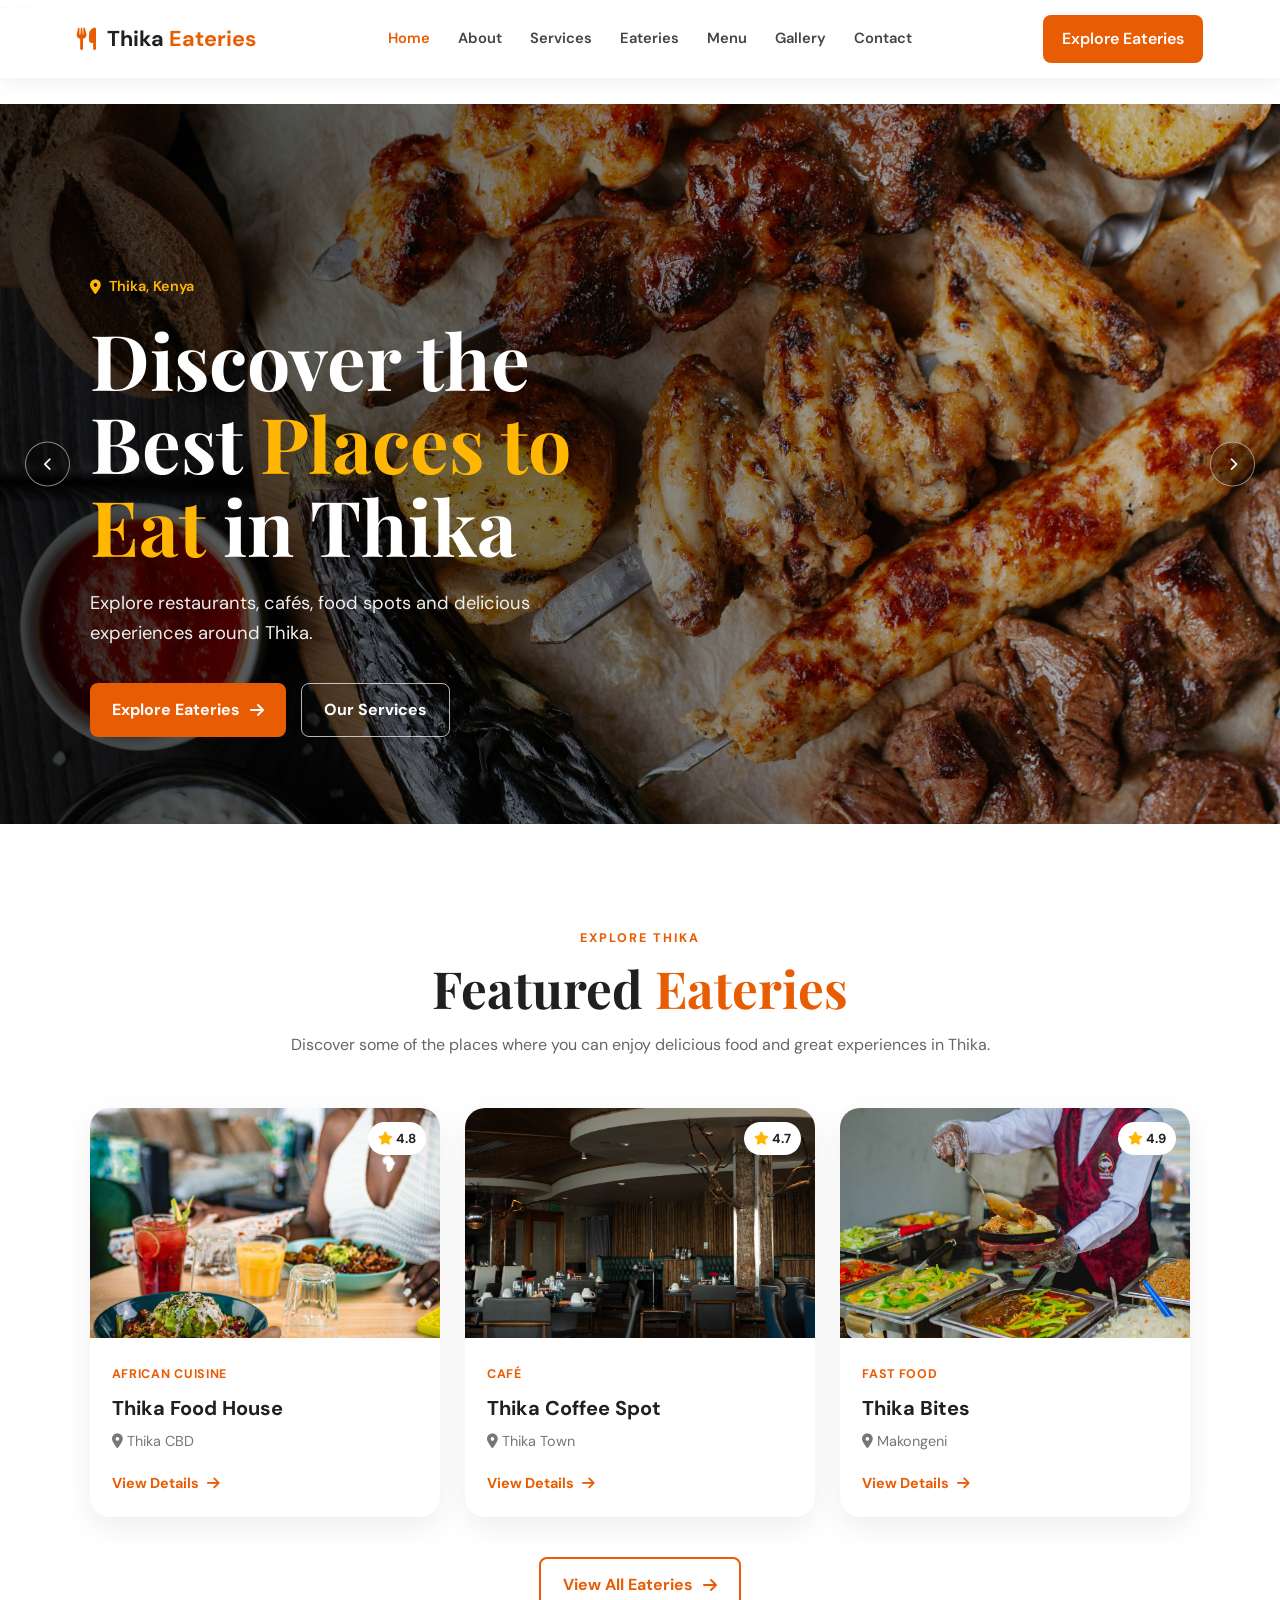
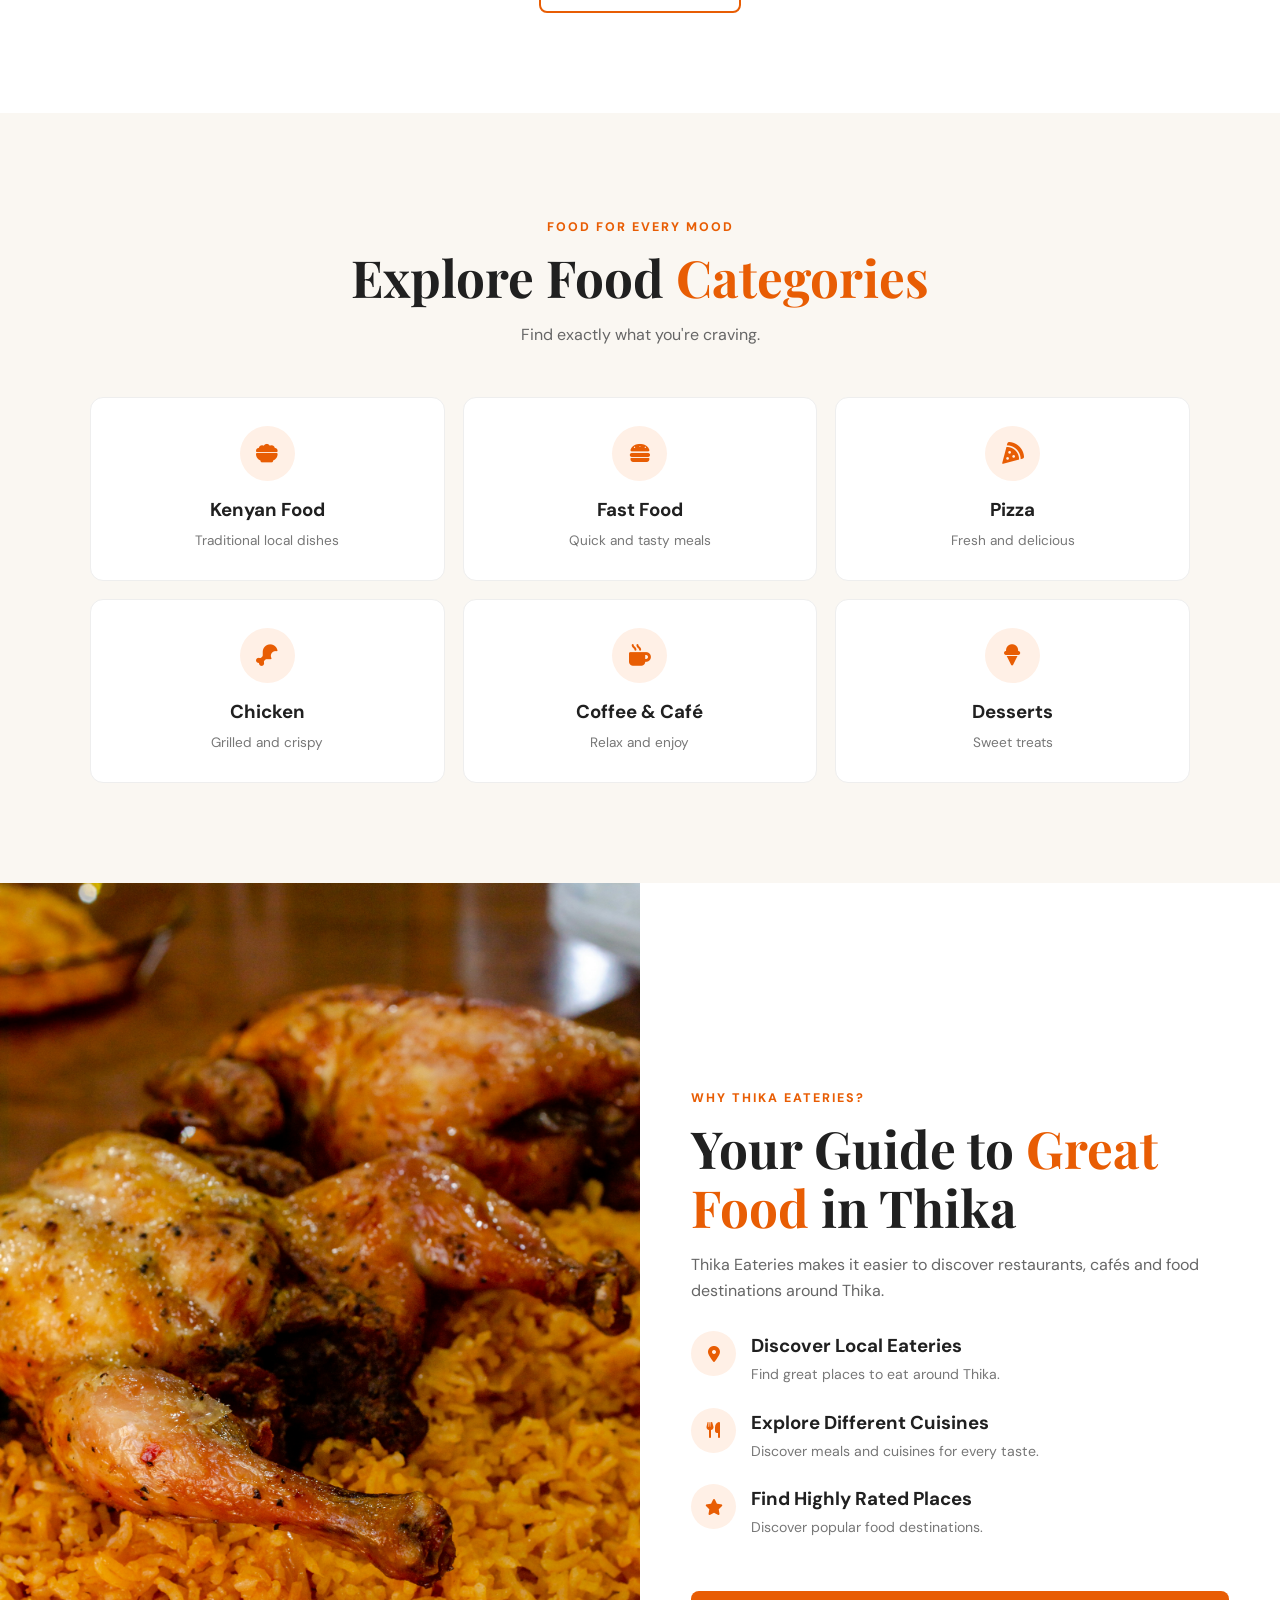
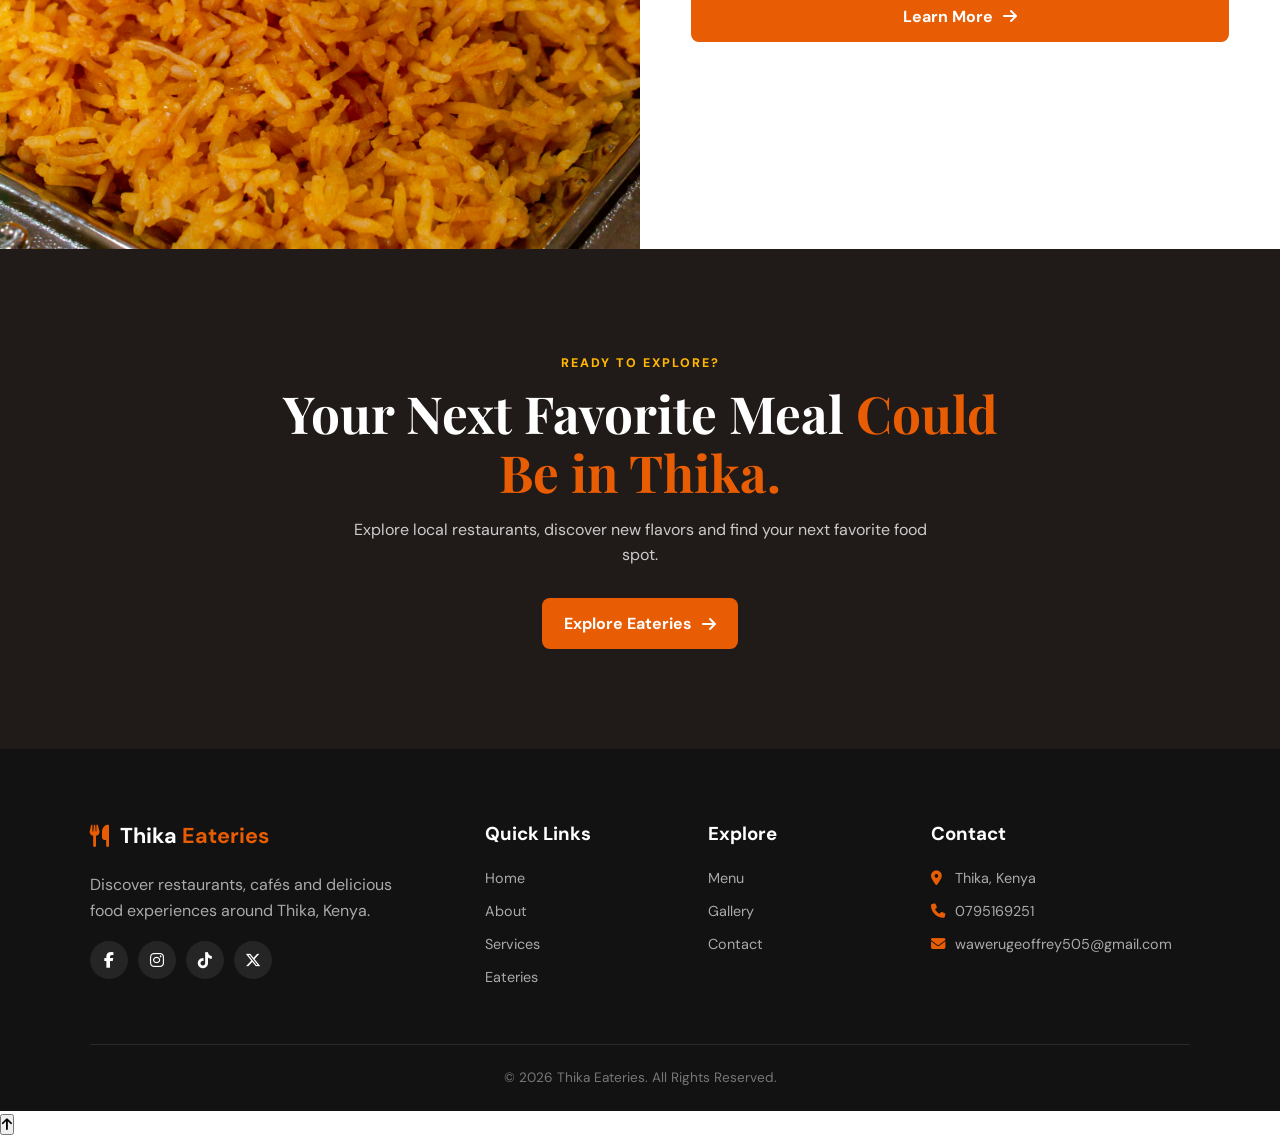
==== commit 6b017777: "Fix image paths" ====
--- a/index.html
+++ b/index.html
@@ -57,19 +57,19 @@
     <div class="hero-slider">
 
         <div class="hero-slide active"
-             style="background-image: url('Images/hero-1.jpg');">
+             style="background-image: url('images/hero-1.jpg');">
         </div>
 
         <div class="hero-slide"
-             style="background-image: url('Images/hero-2.jpg');">
+             style="background-image: url('images/hero-2.jpg');">
         </div>
 
         <div class="hero-slide"
-             style="background-image: url('Images/hero-3.jpg');">
+             style="background-image: url('images/hero-3.jpg');">
         </div>
 
         <div class="hero-slide"
-             style="background-image: url('Images/hero-4.jpg');">
+             style="background-image: url('images/hero-4.jpg');">
         </div>
 
     </div>
@@ -148,7 +148,7 @@
         <article class="eatery-card">
 
             <div class="eatery-image">
-                <img src="Images/restaurant-1.jpg"
+                <img src="images/restaurant-1.jpg"
                      alt="Restaurant">
 
                 <span class="rating">
@@ -180,7 +180,7 @@
         <article class="eatery-card">
 
             <div class="eatery-image">
-                <img src="Images/restaurant-2.jpg"
+                <img src="images/restaurant-2.jpg"
                      alt="Restaurant">
 
                 <span class="rating">
@@ -212,7 +212,7 @@
         <article class="eatery-card">
 
             <div class="eatery-image">
-                <img src="Images/restaurant-3.jpg"
+                <img src="images/restaurant-3.jpg"
                      alt="Restaurant">
 
                 <span class="rating">
@@ -318,7 +318,7 @@
 
     <div class="why-image">
 
-        <img src="Images/food-1.jpg"
+        <img src="images/food-1.jpg"
              alt="Delicious food">
 
     </div>
--- a/style.css
+++ b/style.css
@@ -750,7 +750,7 @@
     padding: 140px 20px 80px;
     background:
         linear-gradient(rgba(0, 0, 0, 0.65), rgba(0, 0, 0, 0.65)),
-        url("Images/hero-2.jpg") center/cover no-repeat;
+        url("images/hero-2.jpg") center/cover no-repeat;
     color: white;
 }
 
@@ -1157,7 +1157,7 @@
 .eateries-hero {
     background:
         linear-gradient(rgba(0, 0, 0, 0.65), rgba(0, 0, 0, 0.65)),
-        url("Images/hero-3.jpg") center/cover no-repeat;
+        url("images/hero-3.jpg") center/cover no-repeat;
 }
 
 
@@ -1502,7 +1502,7 @@
 .menu-hero {
     background:
         linear-gradient(rgba(0, 0, 0, 0.65), rgba(0, 0, 0, 0.65)),
-        url("Images/hero-4.jpg") center/cover no-repeat;
+        url("images/hero-4.jpg") center/cover no-repeat;
 }
 
 
@@ -1754,7 +1754,7 @@
             rgba(0, 0, 0, 0.62),
             rgba(0, 0, 0, 0.62)
         ),
-        url("Images/gallery-1.jpg") center/cover no-repeat;
+        url("images/gallery-1.jpg") center/cover no-repeat;
 }
 
 
@@ -2014,7 +2014,7 @@
             rgba(0, 0, 0, 0.62),
             rgba(0, 0, 0, 0.62)
         ),
-        url("Images/restaurant-2.jpg") center/cover no-repeat;
+        url("images/restaurant-2.jpg") center/cover no-repeat;
 }
 
 
